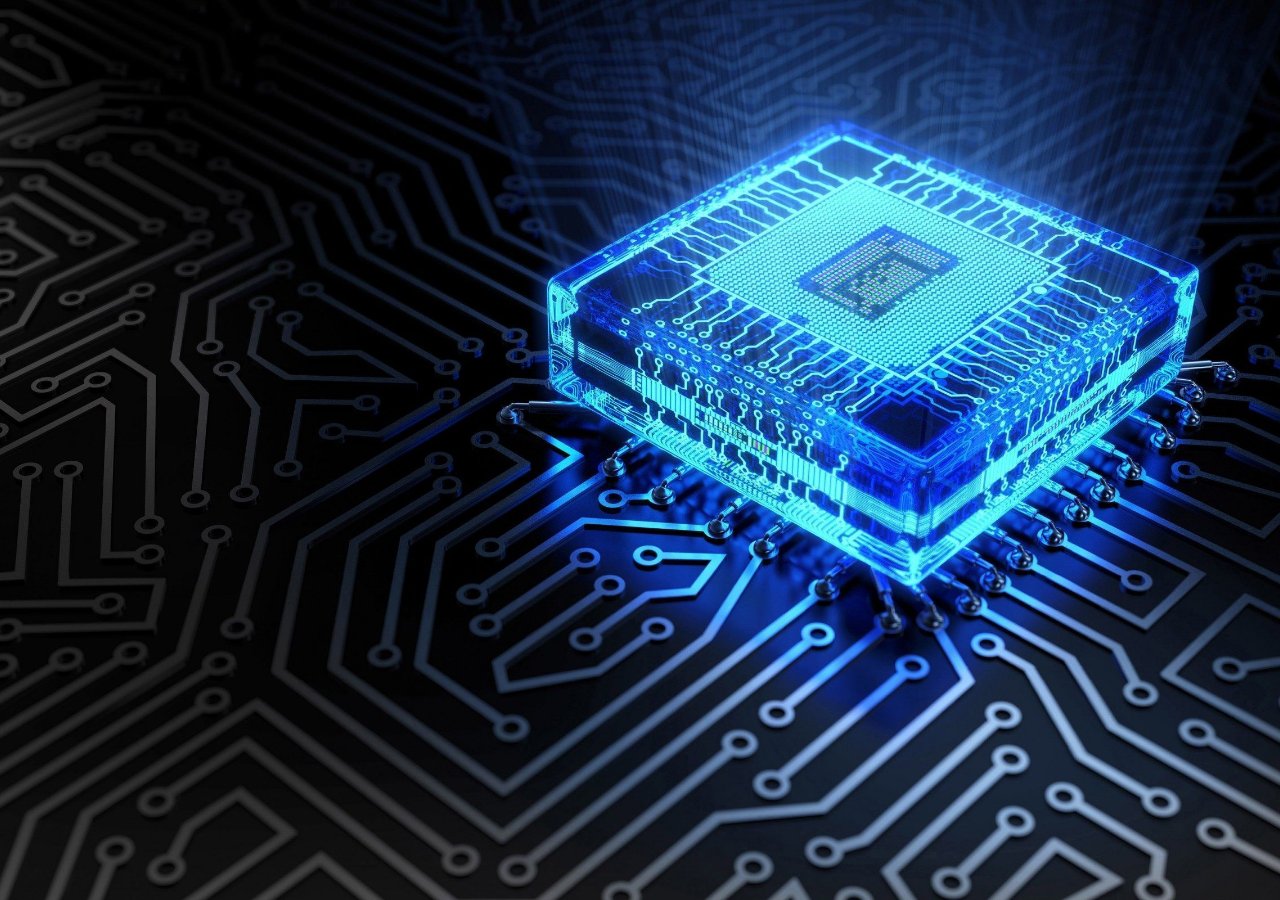
==== about.html @ 6c38bebd "This commit will add a background image to the about me page of my portfolio" ====
<!DOCTYPE html>
<!DOCTYPE html>
<html lang="en" dir="ltr">
  <head>
    <meta charset="utf-8">
    <meta name="viewport" content="width=device-width,initial-scale=1.0">
    <title>Web portfolio</title>
    <link rel="stylesheet" href="css/styles.css">
    <style>
    html{
      background:url('images/img2.jpg') no-repeat center center fixed;
      background-size: cover;
    }
    </style>
  </head>
  <body>

  </body>
</html>
---- css/styles.css ----
*{
  margin: 10px;
  padding: 0px;
  box-sizing: border-box;
}
.navbar{
  display: flex;
  justify-content: center;
  background-color: #cbcfd6;
  align-items: center;
  position: sticky;
  top: 0;
}
.navbar ul{
  display: flex;
  list-style: none;
  margin: 20px 0px;
}
.navbar ul li{
  font-family: century;
  font-size: 1.1rem;
  font-weight: bold;
}
.navbar ul li a{
  color: black;
  padding: 8px 25px;
}
.navbar ul li a:hover{
  background-color: black;
  color: white;
}
#Home{
  display: flex;
  flex-direction: column;
  justify-content: center;
  align-items: center;
  color: black;
}
.main{
  display: flex;
  flex-direction: column;
  border: 1px solid black;
  position: absolute;
  top: 60%;
}
.headings{
  font-family: century;
  font-size: 3rem;
  text-align: center;
  margin: 30px;
}
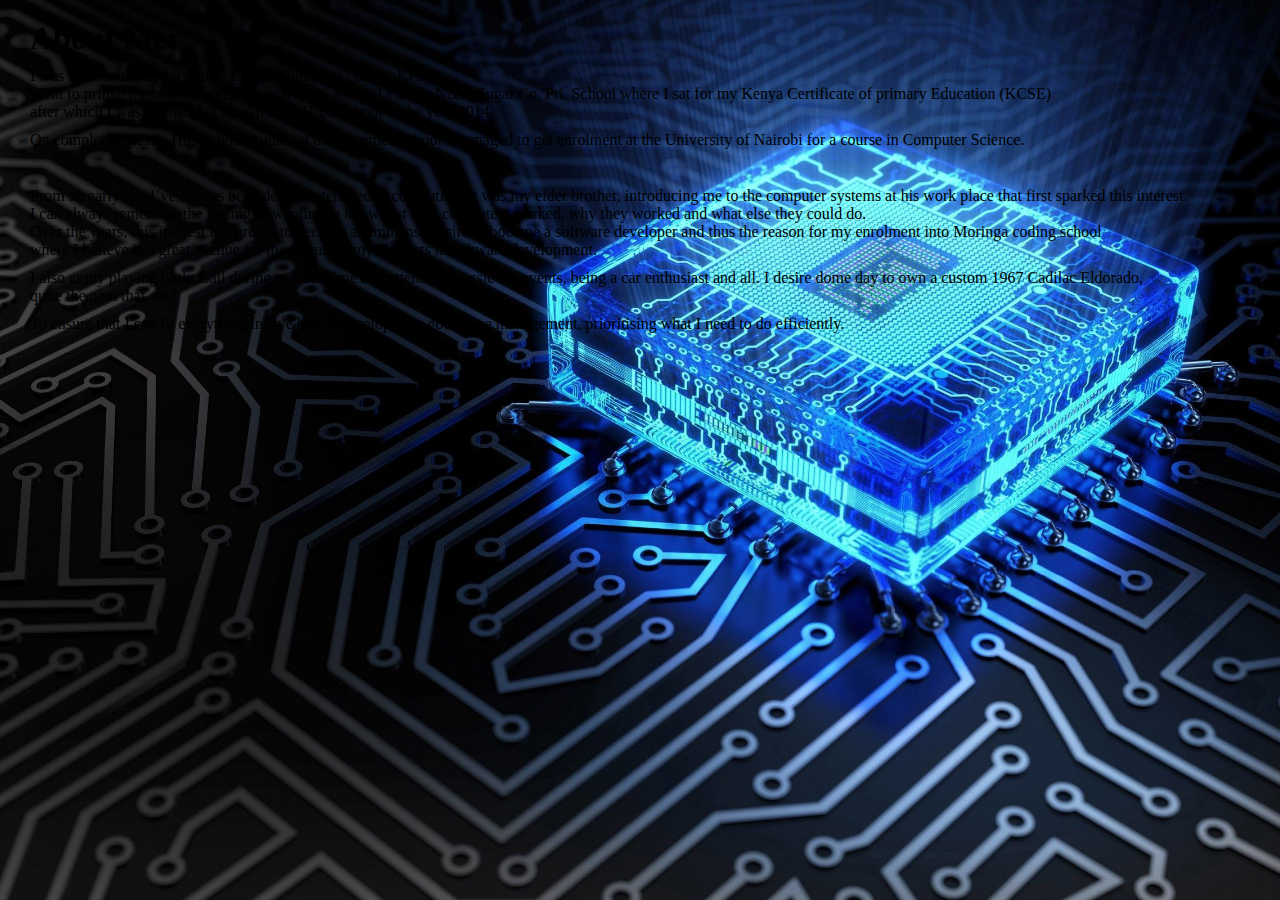
==== commit 1b12ccba: "This commit will add a heading and several paragrapgs to the About Me page of my portfolio" ====
--- a/about.html
+++ b/about.html
@@ -14,6 +14,18 @@
     </style>
   </head>
   <body>
+    <h1>About Me:</h1>
+    <p>I was born on the 29th of June 1999,in Bungoma county, Kenya.<br>
+      Went to primary school between the year 2006 and 2013 at the Nzoia Sugar Co. Pri. School where I sat for my Kenya Certificate of primary Education (KCSE)<br>
+      after which I was enrollled at the Alliance High School in the year 2014</p>
+      <p>On completion of my Highschool studies at the esteemed school I managed to get enrolment at the University of Nairobi for a course in Computer Science.</p>
+      <br>
+      <p>From an early age I’ve always been deeply interested in computing. It was my elder brother, introducing me to the computer systems at his work place that first sparked this interest.<br>
+        I can always remember the feeling of wanting to know just how computers worked, why they worked and what else they could do.<br> Over the years, this interest has grown to become an immense desire to bocome a software developer and thus the reason for my enrolment into Moringa coding school<br>
+      where I believe is a great avenue for me to pursue my interests in software development.</p>
+      <p>I also enjoy playing basketball during my free time and attending classic car events, being a car enthusiast and all. I desire dome day to own a custom 1967 Cadilac Eldorado,<br>
+        quite the gem that one!</p>
+      <p>To ensure that I can fit everything in I’ve had to develop very good time management, prioritising what I need to do efficiently.</p>
 
   </body>
 </html>
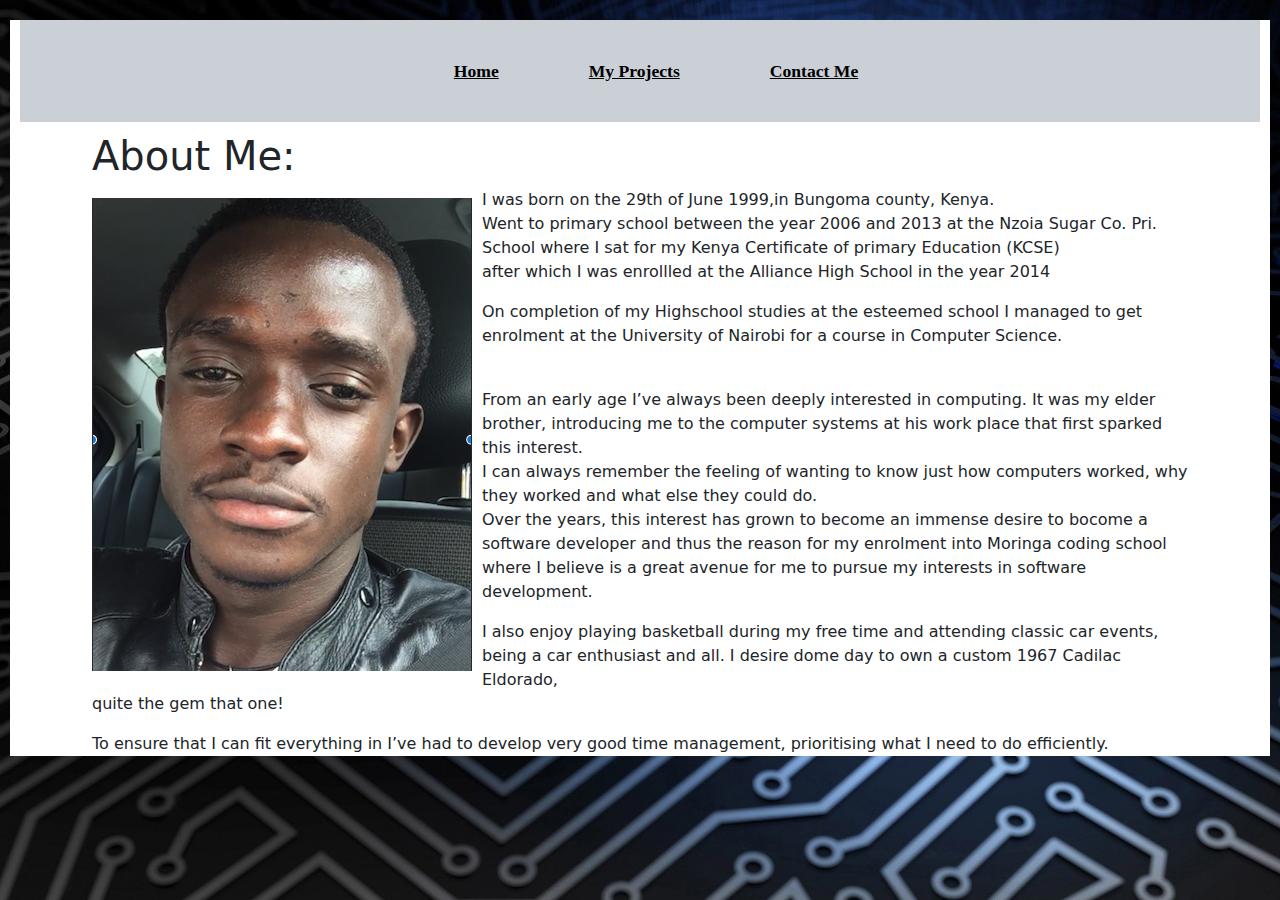
==== commit 7eb77e20: "This commit adds a float to the about me page of my portfolio" ====
--- a/about.html
+++ b/about.html
@@ -5,6 +5,7 @@
     <meta charset="utf-8">
     <meta name="viewport" content="width=device-width,initial-scale=1.0">
     <title>Web portfolio</title>
+    <link rel="stylesheet" href="css/bootstrap.css">
     <link rel="stylesheet" href="css/styles.css">
     <style>
     html{
@@ -14,18 +15,28 @@
     </style>
   </head>
   <body>
+    <nav class="navbar">
+    <ul>
+      <li><a href="index.html">Home</a></li>
+      <li><a href="project.html">My Projects</a></li>
+      <li><a href="contact.html">Contact Me</a></li>
+    </ul>
+  </nav>
+
+  <div class="container">
     <h1>About Me:</h1>
+    <img src="images/img4.jpg" alt="a photo of me">
     <p>I was born on the 29th of June 1999,in Bungoma county, Kenya.<br>
-      Went to primary school between the year 2006 and 2013 at the Nzoia Sugar Co. Pri. School where I sat for my Kenya Certificate of primary Education (KCSE)<br>
-      after which I was enrollled at the Alliance High School in the year 2014</p>
-      <p>On completion of my Highschool studies at the esteemed school I managed to get enrolment at the University of Nairobi for a course in Computer Science.</p>
-      <br>
-      <p>From an early age I’ve always been deeply interested in computing. It was my elder brother, introducing me to the computer systems at his work place that first sparked this interest.<br>
-        I can always remember the feeling of wanting to know just how computers worked, why they worked and what else they could do.<br> Over the years, this interest has grown to become an immense desire to bocome a software developer and thus the reason for my enrolment into Moringa coding school<br>
-      where I believe is a great avenue for me to pursue my interests in software development.</p>
-      <p>I also enjoy playing basketball during my free time and attending classic car events, being a car enthusiast and all. I desire dome day to own a custom 1967 Cadilac Eldorado,<br>
-        quite the gem that one!</p>
-      <p>To ensure that I can fit everything in I’ve had to develop very good time management, prioritising what I need to do efficiently.</p>
-
+    Went to primary school between the year 2006 and 2013 at the Nzoia Sugar Co. Pri. School where I sat for my Kenya Certificate of primary Education (KCSE)<br>
+    after which I was enrollled at the Alliance High School in the year 2014</p>
+    <p>On completion of my Highschool studies at the esteemed school I managed to get enrolment at the University of Nairobi for a course in Computer Science.</p>
+    <br>
+    <p>From an early age I’ve always been deeply interested in computing. It was my elder brother, introducing me to the computer systems at his work place that first sparked this interest.<br>
+    I can always remember the feeling of wanting to know just how computers worked, why they worked and what else they could do.<br> Over the years, this interest has grown to become an immense desire to bocome a software developer and thus the reason for my enrolment into Moringa coding school<br>
+    where I believe is a great avenue for me to pursue my interests in software development.</p>
+    <p>I also enjoy playing basketball during my free time and attending classic car events, being a car enthusiast and all. I desire dome day to own a custom 1967 Cadilac Eldorado,<br>
+    quite the gem that one!</p>
+    <p>To ensure that I can fit everything in I’ve had to develop very good time management, prioritising what I need to do efficiently.</p>
+  </div>
   </body>
 </html>
--- a/css/styles.css
+++ b/css/styles.css
@@ -49,3 +49,9 @@
   text-align: center;
   margin: 30px;
 }
+.container{
+  background-color: transparent;
+}
+img{
+  float: left;
+}
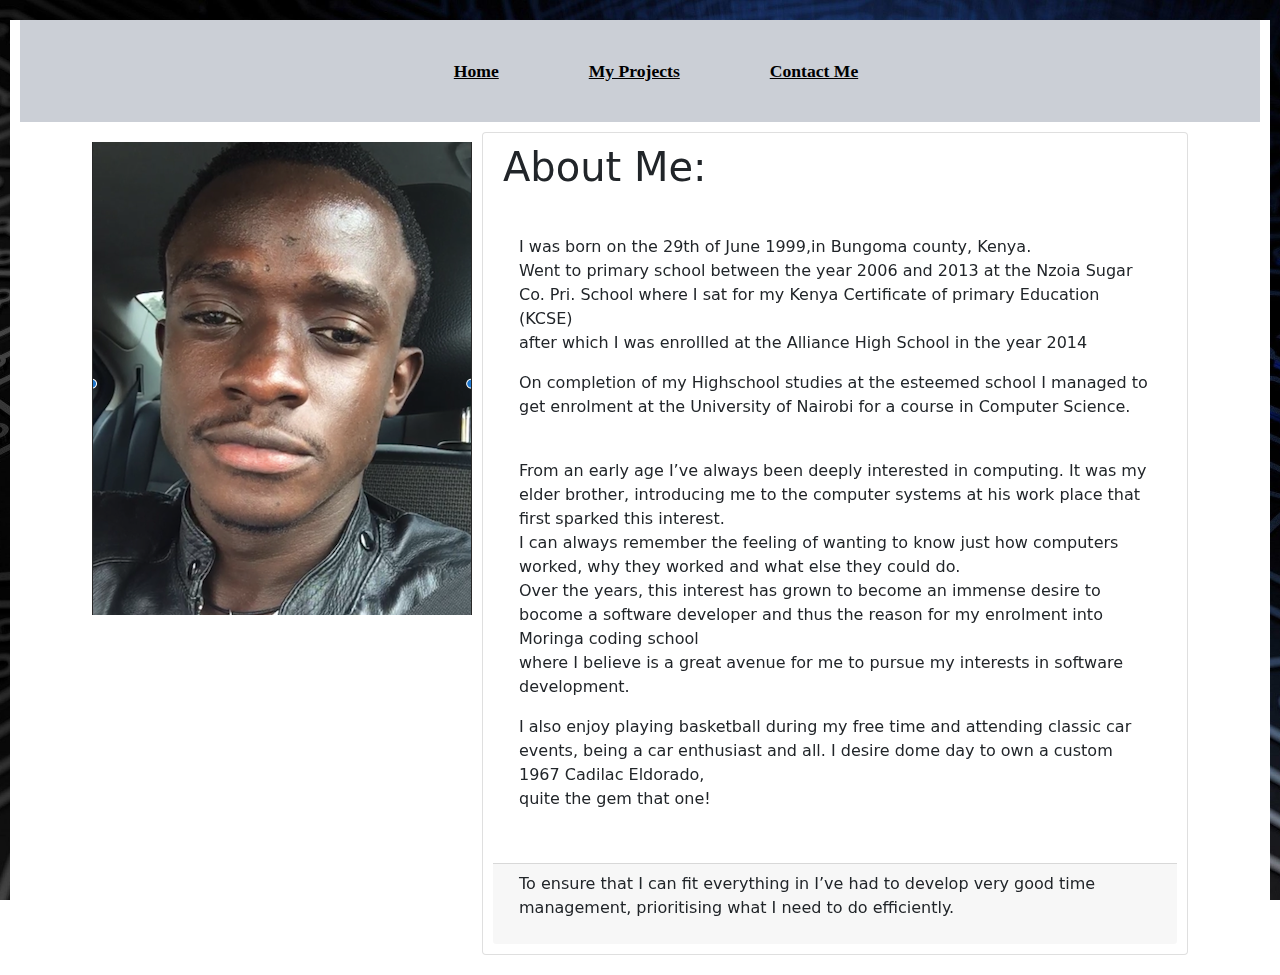
==== commit a9995199: "This commit will add a card heading, body and card-footer to the about me page of the portfolio." ====
--- a/about.html
+++ b/about.html
@@ -24,19 +24,27 @@
   </nav>
 
   <div class="container">
-    <h1>About Me:</h1>
     <img src="images/img4.jpg" alt="a photo of me">
-    <p>I was born on the 29th of June 1999,in Bungoma county, Kenya.<br>
-    Went to primary school between the year 2006 and 2013 at the Nzoia Sugar Co. Pri. School where I sat for my Kenya Certificate of primary Education (KCSE)<br>
-    after which I was enrollled at the Alliance High School in the year 2014</p>
-    <p>On completion of my Highschool studies at the esteemed school I managed to get enrolment at the University of Nairobi for a course in Computer Science.</p>
-    <br>
-    <p>From an early age I’ve always been deeply interested in computing. It was my elder brother, introducing me to the computer systems at his work place that first sparked this interest.<br>
-    I can always remember the feeling of wanting to know just how computers worked, why they worked and what else they could do.<br> Over the years, this interest has grown to become an immense desire to bocome a software developer and thus the reason for my enrolment into Moringa coding school<br>
-    where I believe is a great avenue for me to pursue my interests in software development.</p>
-    <p>I also enjoy playing basketball during my free time and attending classic car events, being a car enthusiast and all. I desire dome day to own a custom 1967 Cadilac Eldorado,<br>
-    quite the gem that one!</p>
-    <p>To ensure that I can fit everything in I’ve had to develop very good time management, prioritising what I need to do efficiently.</p>
+    <div class="card">
+      <div class="card-heading">
+        <h1>About Me:</h1>
+      </div>
+      <div class="card-body">
+        <p>I was born on the 29th of June 1999,in Bungoma county, Kenya.<br>
+        Went to primary school between the year 2006 and 2013 at the Nzoia Sugar Co. Pri. School where I sat for my Kenya Certificate of primary Education (KCSE)<br>
+        after which I was enrollled at the Alliance High School in the year 2014</p>
+        <p>On completion of my Highschool studies at the esteemed school I managed to get enrolment at the University of Nairobi for a course in Computer Science.</p>
+        <br>
+        <p>From an early age I’ve always been deeply interested in computing. It was my elder brother, introducing me to the computer systems at his work place that first sparked this interest.<br>
+        I can always remember the feeling of wanting to know just how computers worked, why they worked and what else they could do.<br> Over the years, this interest has grown to become an immense desire to bocome a software developer and thus the reason for my enrolment into Moringa coding school<br>
+        where I believe is a great avenue for me to pursue my interests in software development.</p>
+        <p>I also enjoy playing basketball during my free time and attending classic car events, being a car enthusiast and all. I desire dome day to own a custom 1967 Cadilac Eldorado,<br>
+        quite the gem that one!</p>
+      </div>
+      <div class="card-footer">
+        <p>To ensure that I can fit everything in I’ve had to develop very good time management, prioritising what I need to do efficiently.</p>
+      </div>
+    </div>
   </div>
   </body>
 </html>
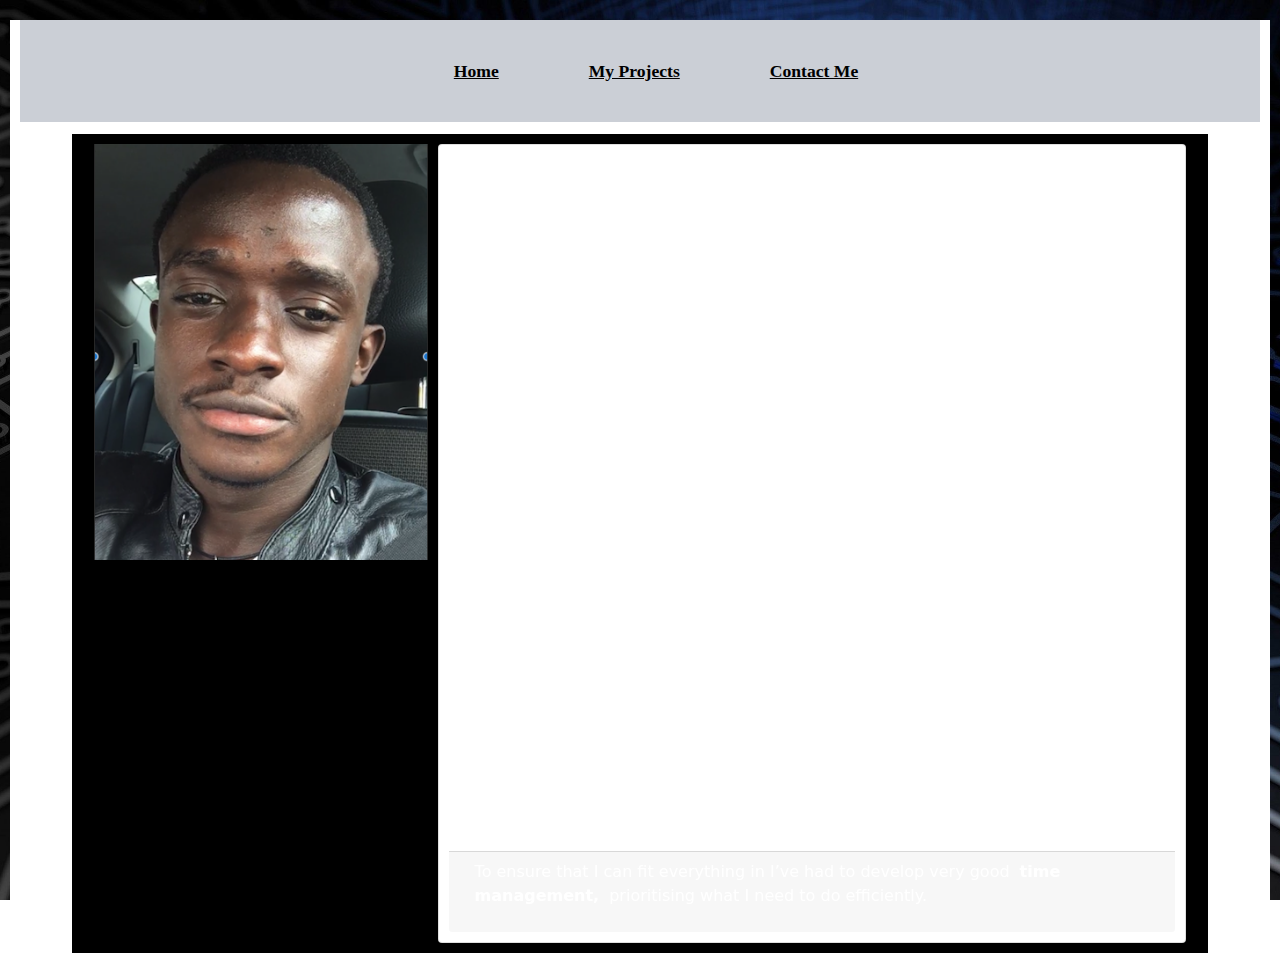
==== commit d6ce3269: "This commit will add a solid white border to the container and also change text color to white" ====
--- a/about.html
+++ b/about.html
@@ -30,19 +30,19 @@
         <h1>About Me:</h1>
       </div>
       <div class="card-body">
-        <p>I was born on the 29th of June 1999,in Bungoma county, Kenya.<br>
+        <p>I was born on the 29th of June 1999,in <em>Bungoma county</em>, Kenya.<br>
         Went to primary school between the year 2006 and 2013 at the Nzoia Sugar Co. Pri. School where I sat for my Kenya Certificate of primary Education (KCSE)<br>
         after which I was enrollled at the Alliance High School in the year 2014</p>
         <p>On completion of my Highschool studies at the esteemed school I managed to get enrolment at the University of Nairobi for a course in Computer Science.</p>
         <br>
-        <p>From an early age I’ve always been deeply interested in computing. It was my elder brother, introducing me to the computer systems at his work place that first sparked this interest.<br>
+        <p>From an early age I’ve always been deeply interested in computing. It was my elder brother, introducing me to the computer systems at his work place that first sparked this interest in me.<br>
         I can always remember the feeling of wanting to know just how computers worked, why they worked and what else they could do.<br> Over the years, this interest has grown to become an immense desire to bocome a software developer and thus the reason for my enrolment into Moringa coding school<br>
         where I believe is a great avenue for me to pursue my interests in software development.</p>
-        <p>I also enjoy playing basketball during my free time and attending classic car events, being a car enthusiast and all. I desire dome day to own a custom 1967 Cadilac Eldorado,<br>
+        <p>I also enjoy playing basketball during my free time and attending classic car events, being a car enthusiast and all. I desire some day to own a <em>custom 1967 Cadilac Eldorado</em>,<br>
         quite the gem that one!</p>
       </div>
       <div class="card-footer">
-        <p>To ensure that I can fit everything in I’ve had to develop very good time management, prioritising what I need to do efficiently.</p>
+        <p>To ensure that I can fit everything in I’ve had to develop very good<strong>time management,</strong>prioritising what I need to do efficiently.</p>
       </div>
     </div>
   </div>
--- a/css/styles.css
+++ b/css/styles.css
@@ -43,6 +43,9 @@
   position: absolute;
   top: 60%;
 }
+.main h2{
+  text-align: center;
+}
 .headings{
   font-family: century;
   font-size: 3rem;
@@ -50,8 +53,12 @@
   margin: 30px;
 }
 .container{
-  background-color: transparent;
+  background-color: black;
+  front-family: century;
+  color: white;
+  border: 2px solid white;
 }
 img{
   float: left;
+  width: 30%;
 }
